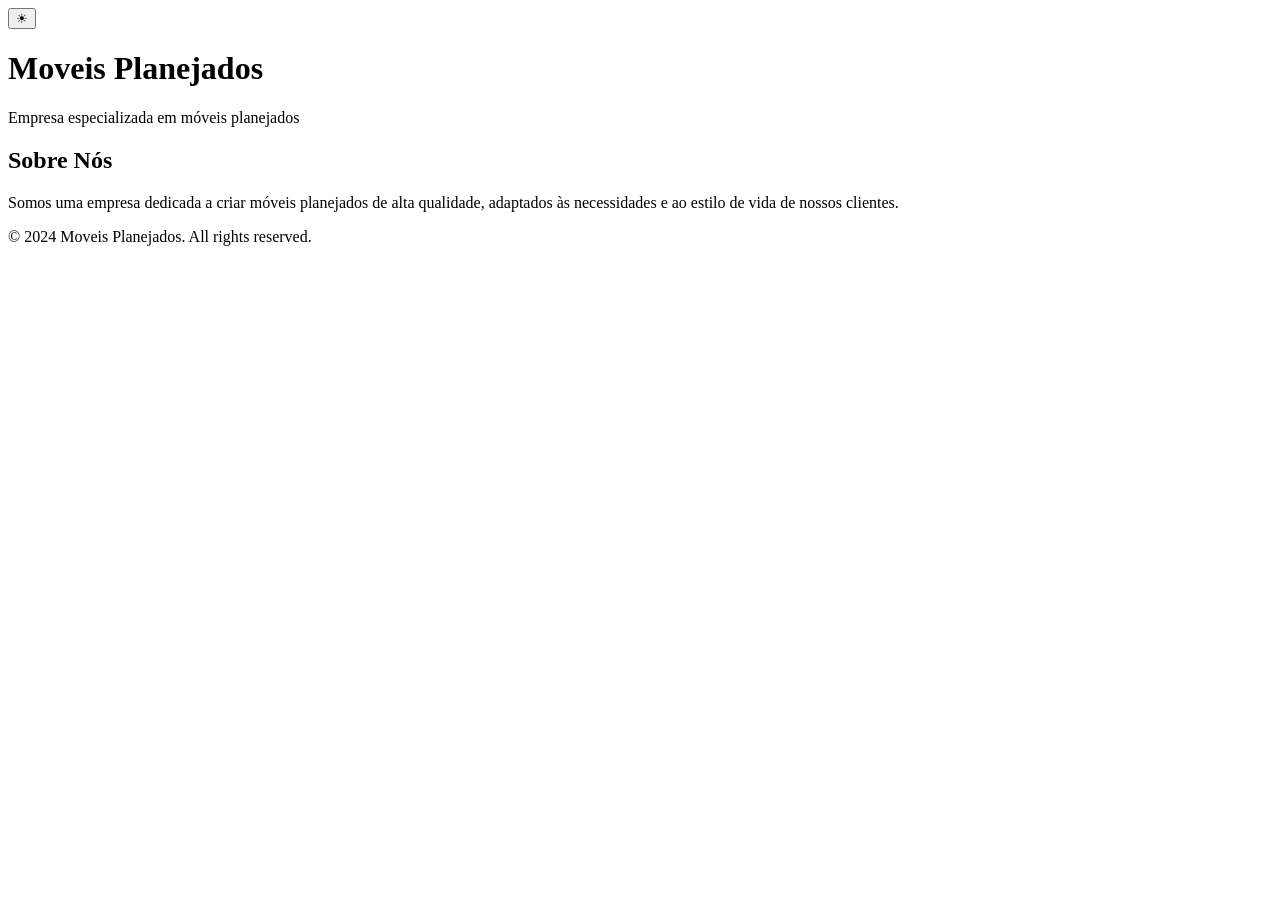
==== client/index.html @ edf9c9b7 "chore(directory): changed the hierarchy of folders and files" ====
<!DOCTYPE html>
<html lang="pt-br">
<head>
    <meta charset="UTF-8">
    <meta name="viewport" content="width=device-width, initial-scale=1.0">
    <title>Moveis Planejados</title>

    <link rel="stylesheet" href="src/styles/global.css">
</head>
<body>
    <header>
        <div id="theme">
            <button>☀</button>        
        </div>
        <h1>Moveis Planejados</h1>
        <p>Empresa especializada em móveis planejados</p>
    </header>
    
    <main>
        <section>
            <h2>Sobre Nós</h2>
            <p>Somos uma empresa dedicada a criar móveis planejados de alta qualidade, adaptados às necessidades e ao estilo de vida de nossos clientes.</p>
        </section>
    </main>

    <footer>
        <p>&copy; 2024 Moveis Planejados. All rights reserved.</p>
    </footer>

    <script src="src/scripts/change-theme.js"></script>
</body>
</html>
---- client/src/styles/global.css ----
:root {
    --bg-default: #f5f5f5;
    --bg-dark-mode: #1e1e1e;

    --text-color-default: #000000;
    --text-color-dark-mode: #ffffff;
}
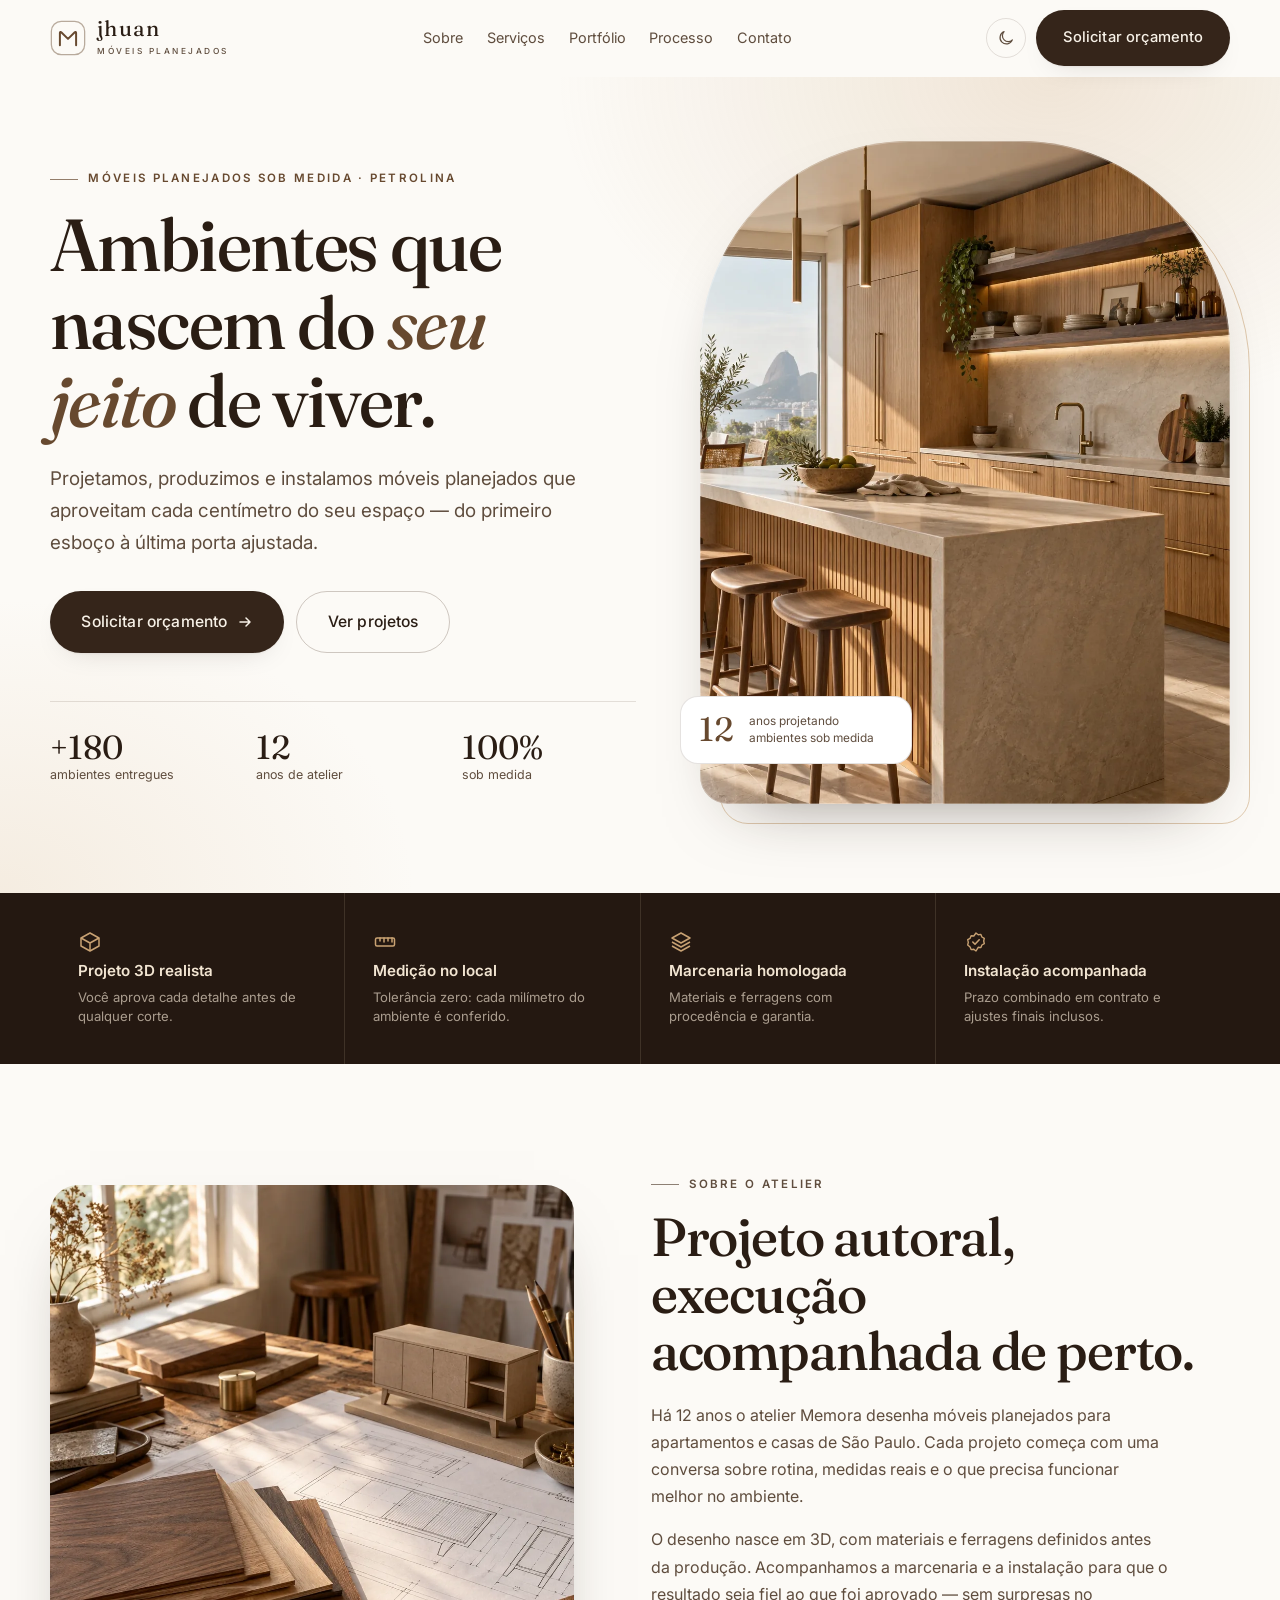
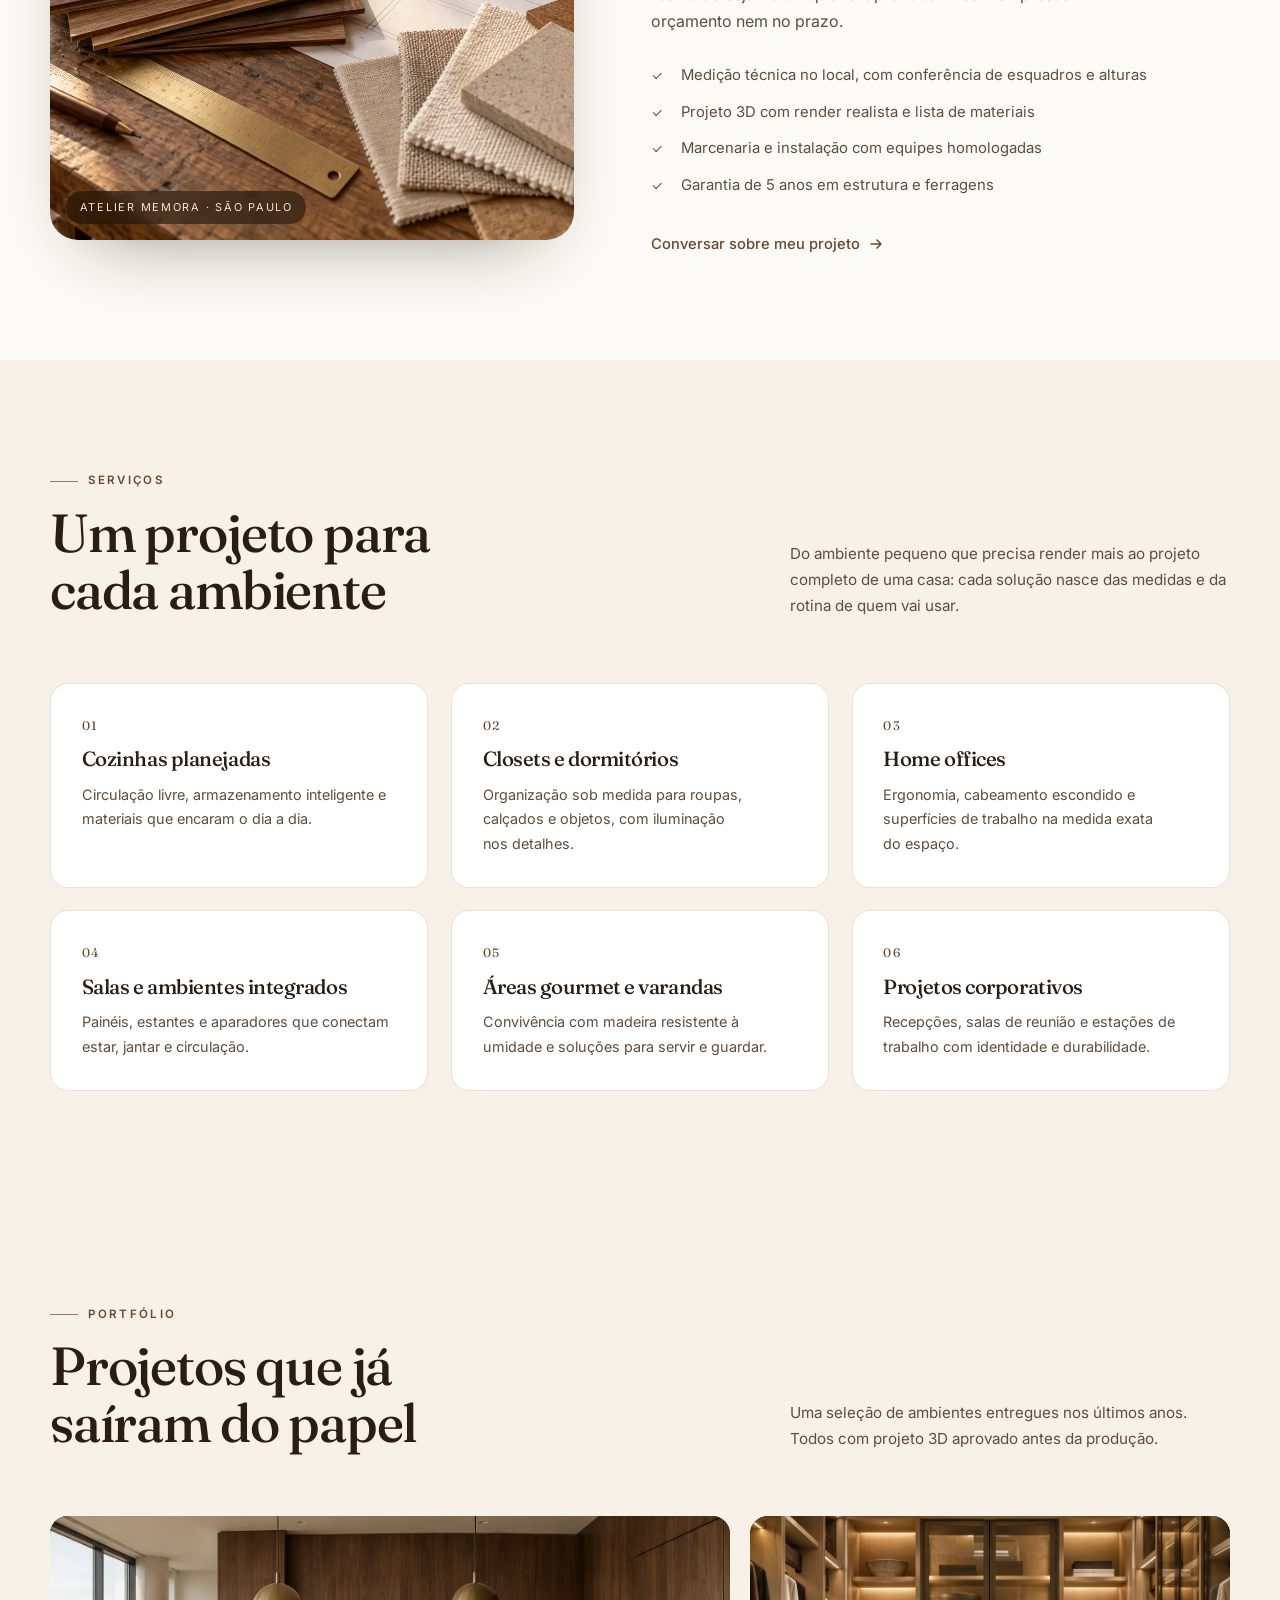
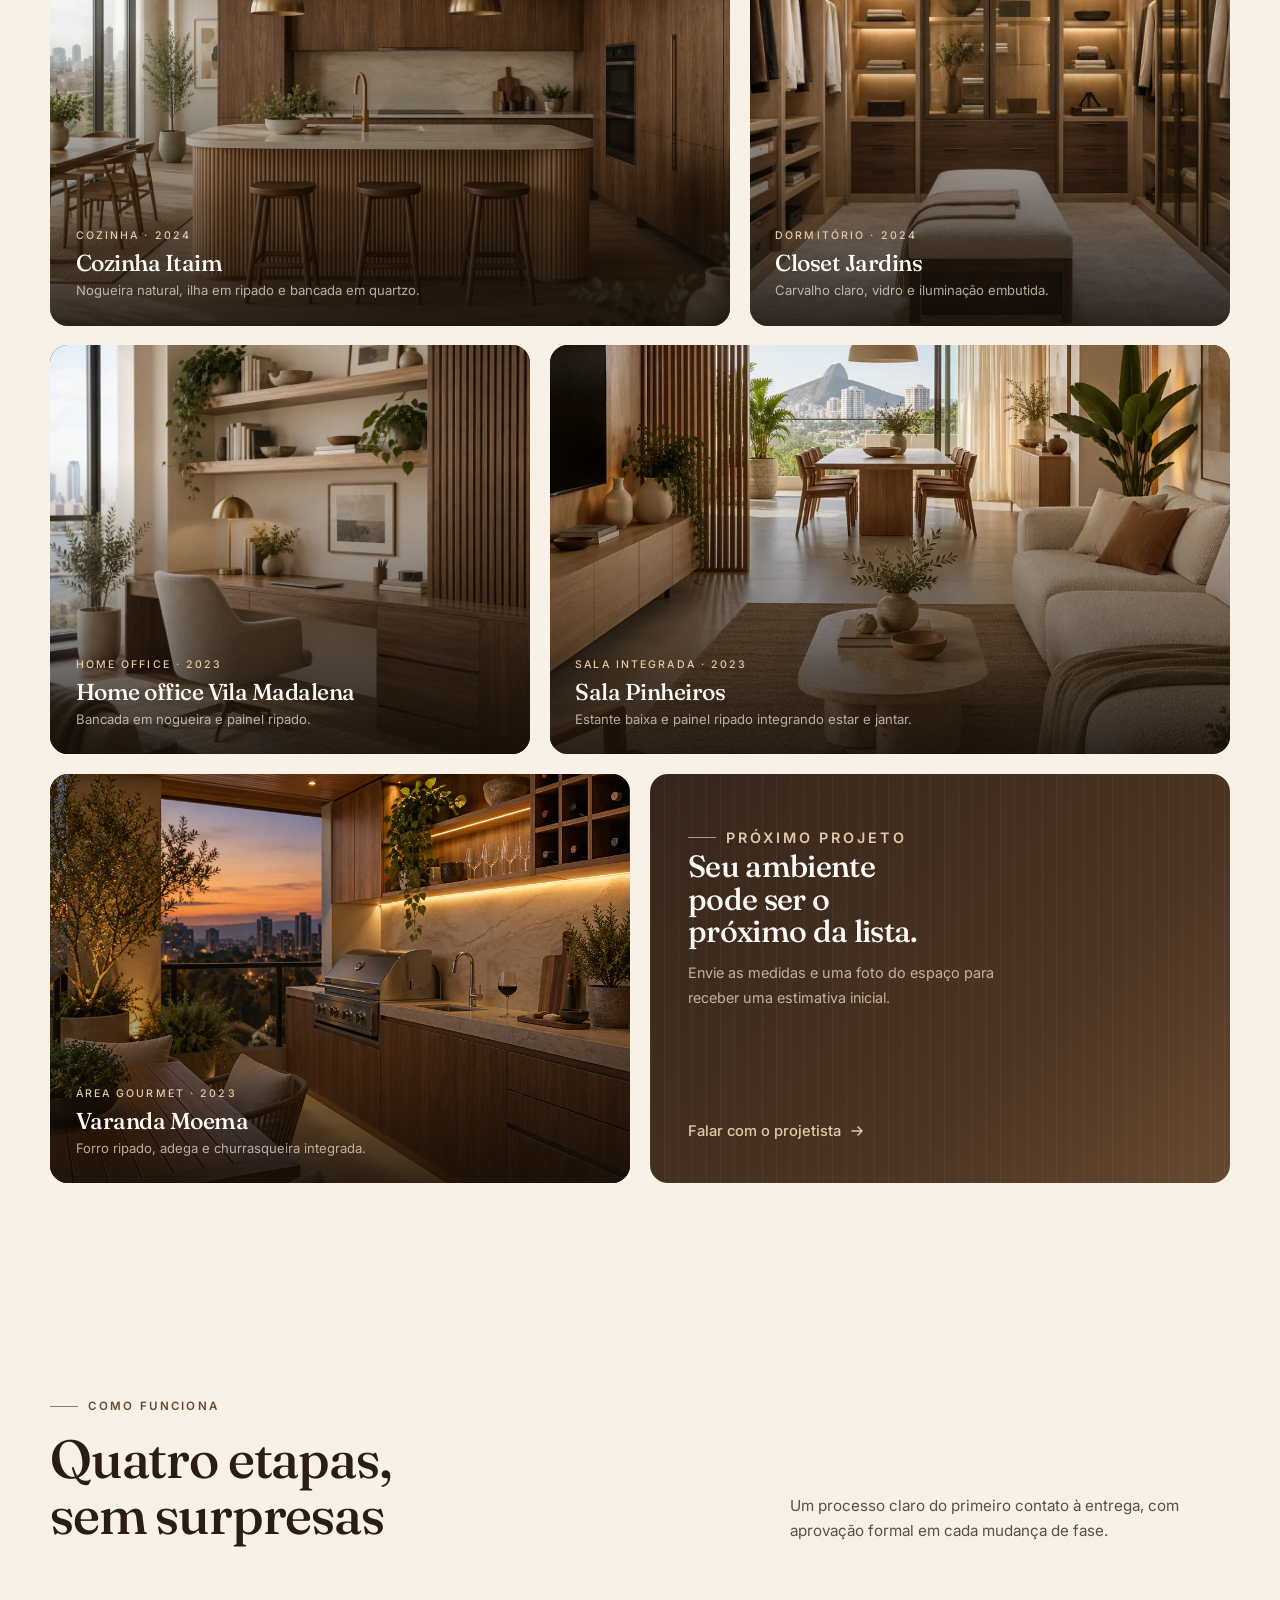
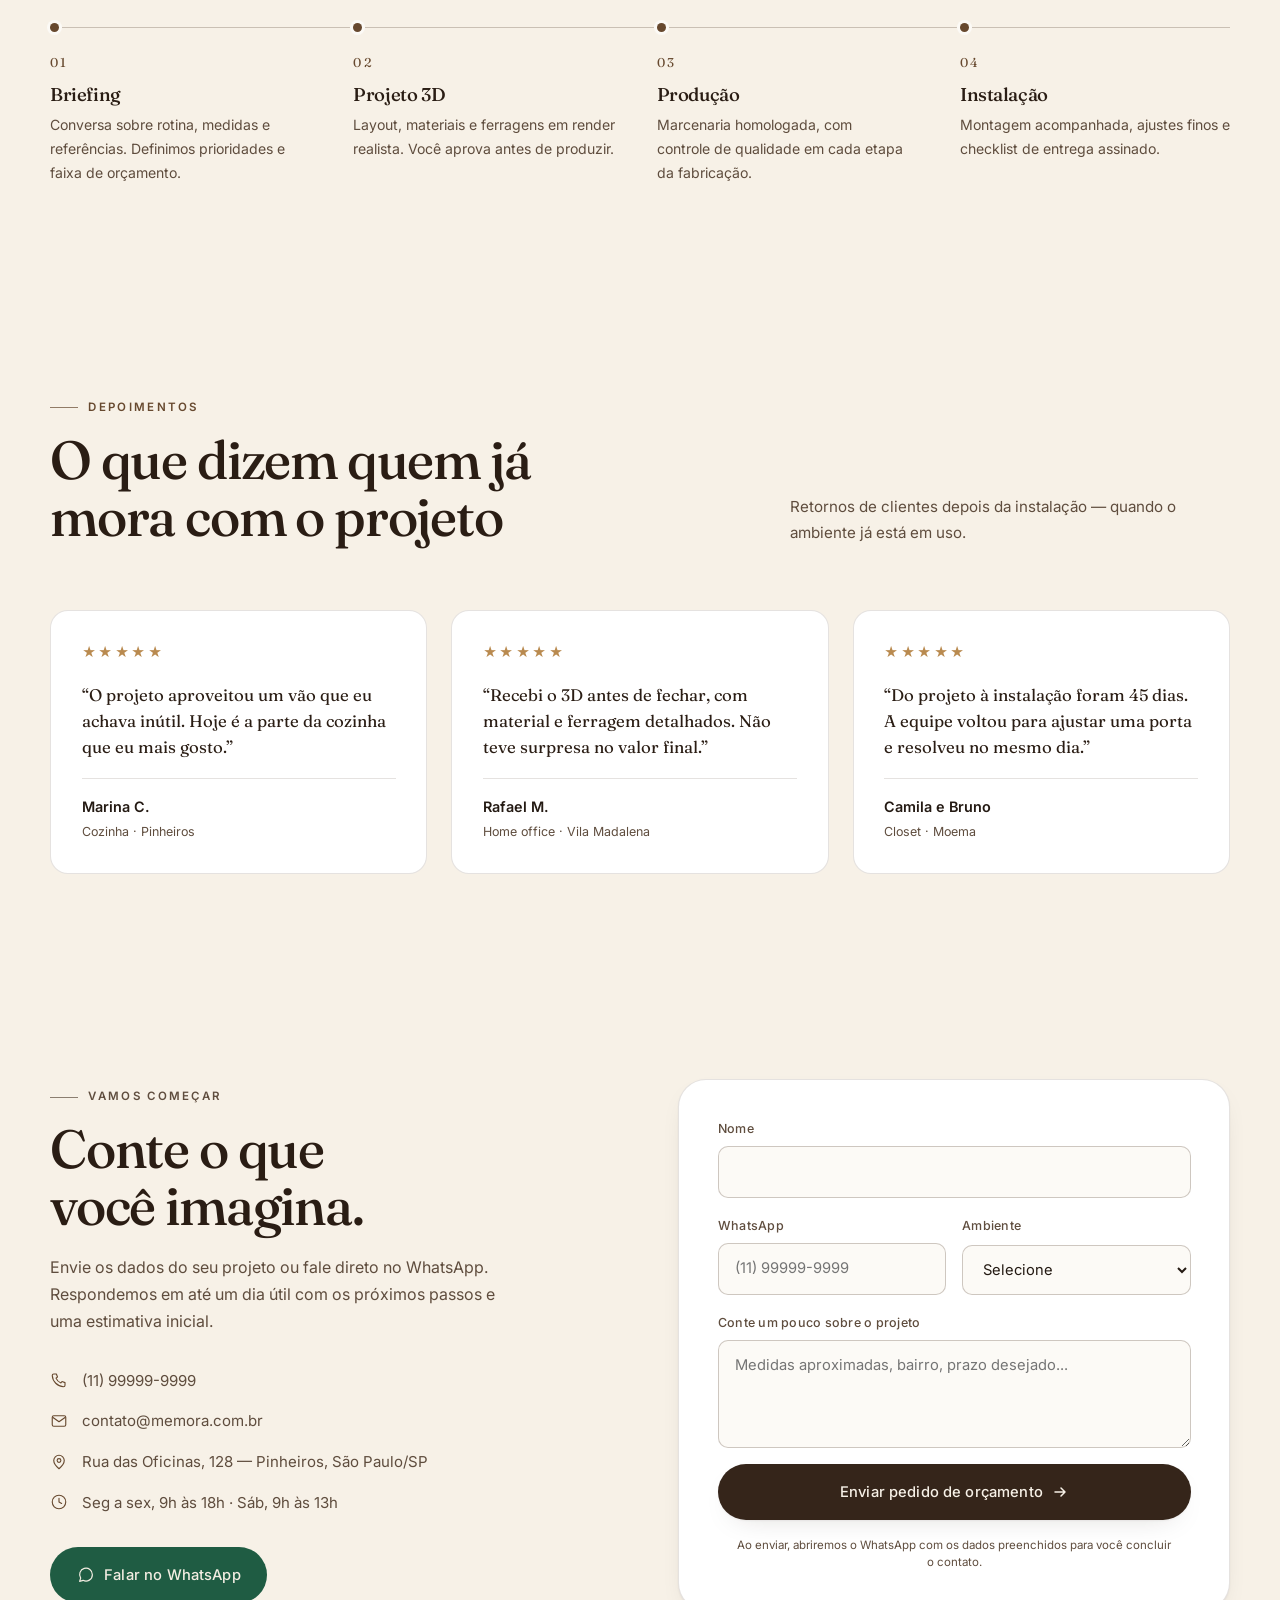
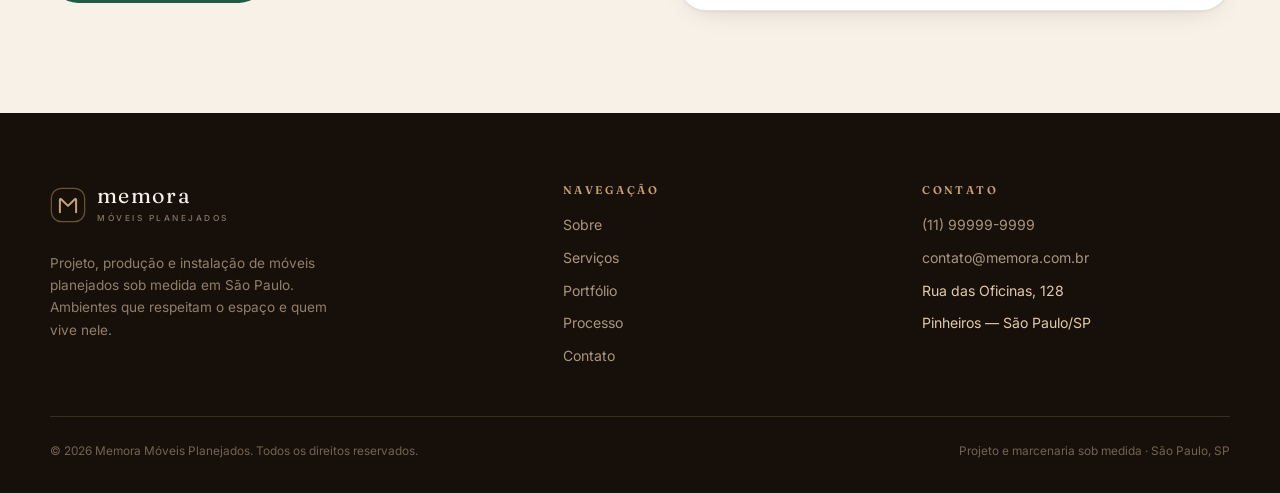
==== commit 4c297c62: "feat: added a basic landing page as an example for the project" ====
--- a/client/index.html
+++ b/client/index.html
@@ -3,30 +3,492 @@
 <head>
     <meta charset="UTF-8">
     <meta name="viewport" content="width=device-width, initial-scale=1.0">
-    <title>Moveis Planejados</title>
+    <title>Memora — Móveis Planejados Sob Medida | São Paulo</title>
+    <meta name="description" content="Projetamos, produzimos e instalamos móveis planejados sob medida em São Paulo. Projeto 3D, medição no local e instalação acompanhada do primeiro esboço à entrega.">
+    <meta name="theme-color" content="#fcfaf6">
+
+    <meta property="og:type" content="website">
+    <meta property="og:title" content="Memora — Móveis Planejados Sob Medida">
+    <meta property="og:description" content="Ambientes que nascem do seu jeito de viver. Projeto 3D, medição no local e instalação acompanhada em São Paulo.">
+    <meta property="og:locale" content="pt_BR">
+
+    <link rel="icon" type="image/svg+xml" href="favicon.svg">
+
+    <link rel="preconnect" href="https://fonts.googleapis.com">
+    <link rel="preconnect" href="https://fonts.gstatic.com" crossorigin>
+    <link href="https://fonts.googleapis.com/css2?family=Fraunces:opsz,wght@9..144,300..700&family=Inter:wght@300;400;500;600&display=swap" rel="stylesheet">
 
     <link rel="stylesheet" href="src/styles/global.css">
+    <link rel="stylesheet" href="src/styles/landing.css">
 </head>
 <body>
-    <header>
-        <div id="theme">
-            <button>☀</button>        
+    <a class="skip-link" href="#conteudo">Ir para o conteúdo</a>
+
+    <header-main></header-main>
+
+    <main id="conteudo">
+        <!-- Hero -->
+        <section class="hero" aria-labelledby="hero-title">
+            <div class="container hero__inner">
+                <div class="hero__copy">
+                    <p class="eyebrow">Móveis planejados sob medida · Petrolina</p>
+                    <h1 id="hero-title">Ambientes que nascem do <em>seu jeito</em> de viver.</h1>
+                    <p class="hero__lead">Projetamos, produzimos e instalamos móveis planejados que aproveitam cada centímetro do seu espaço — do primeiro esboço à última porta ajustada.</p>
+
+                    <div class="hero__actions">
+                        <a class="btn btn--primary btn--lg" href="#contato">
+                            Solicitar orçamento
+                            <svg viewBox="0 0 16 16" width="16" height="16" fill="none" aria-hidden="true">
+                                <path d="M3 8h10M9 4l4 4-4 4" stroke="currentColor" stroke-width="1.5" stroke-linecap="round" stroke-linejoin="round"/>
+                            </svg>
+                        </a>
+                        <a class="btn btn--ghost btn--lg" href="#portfolio">Ver projetos</a>
+                    </div>
+
+                    <dl class="stats">
+                        <div class="stats__item">
+                            <dt>+180</dt>
+                            <dd>ambientes entregues</dd>
+                        </div>
+                        <div class="stats__item">
+                            <dt>12</dt>
+                            <dd>anos de atelier</dd>
+                        </div>
+                        <div class="stats__item">
+                            <dt>100%</dt>
+                            <dd>sob medida</dd>
+                        </div>
+                    </dl>
+                </div>
+
+                <div class="hero__media">
+                    <figure class="hero__figure">
+                        <img src="src/assets/images/hero-cozinha.webp" alt="Cozinha planejada com armários em madeira clara, ilha central ripada e bancada em pedra clara" width="1024" height="1280" fetchpriority="high">
+                    </figure>
+                    <div class="hero__badge">
+                        <span class="hero__badge-number">12</span>
+                        <span class="hero__badge-text">anos projetando ambientes sob medida</span>
+                    </div>
+                </div>
+            </div>
+        </section>
+
+        <!-- Diferenciais -->
+        <section class="pillars" aria-label="Diferenciais do atelier">
+            <h2 class="sr-only">Nossos diferenciais</h2>
+            <div class="container">
+                <div class="pillars__grid">
+                    <article class="pillar">
+                        <svg viewBox="0 0 24 24" fill="none" aria-hidden="true">
+                            <path d="M12 3 21 8v8l-9 5-9-5V8l9-5Z" stroke="currentColor" stroke-width="1.5" stroke-linejoin="round"/>
+                            <path d="m3 8 9 5 9-5M12 13v8" stroke="currentColor" stroke-width="1.5" stroke-linejoin="round"/>
+                        </svg>
+                        <h3>Projeto 3D realista</h3>
+                        <p>Você aprova cada detalhe antes de qualquer corte.</p>
+                    </article>
+                    <article class="pillar">
+                        <svg viewBox="0 0 24 24" fill="none" aria-hidden="true">
+                            <rect x="2.5" y="8" width="19" height="8" rx="1.5" stroke="currentColor" stroke-width="1.5"/>
+                            <path d="M7 8v3M11 8v4M15 8v3M19 8v4" stroke="currentColor" stroke-width="1.5" stroke-linecap="round"/>
+                        </svg>
+                        <h3>Medição no local</h3>
+                        <p>Tolerância zero: cada milímetro do ambiente é conferido.</p>
+                    </article>
+                    <article class="pillar">
+                        <svg viewBox="0 0 24 24" fill="none" aria-hidden="true">
+                            <path d="m12 3 9 5-9 5-9-5 9-5Z" stroke="currentColor" stroke-width="1.5" stroke-linejoin="round"/>
+                            <path d="m3 12 9 5 9-5M3 16l9 5 9-5" stroke="currentColor" stroke-width="1.5" stroke-linejoin="round"/>
+                        </svg>
+                        <h3>Marcenaria homologada</h3>
+                        <p>Materiais e ferragens com procedência e garantia.</p>
+                    </article>
+                    <article class="pillar">
+                        <svg viewBox="0 0 24 24" fill="none" aria-hidden="true">
+                            <path d="M12 3l2.2 1.7 2.7-.3 1 2.6 2.4 1.3-.6 2.7.6 2.7-2.4 1.3-1 2.6-2.7-.3L12 21l-2.2-1.7-2.7.3-1-2.6L3.7 15l.6-2.7-.6-2.7 2.4-1.3 1-2.6 2.7.3L12 3Z" stroke="currentColor" stroke-width="1.4" stroke-linejoin="round"/>
+                            <path d="m8.8 12 2.2 2.2 4.2-4.4" stroke="currentColor" stroke-width="1.6" stroke-linecap="round" stroke-linejoin="round"/>
+                        </svg>
+                        <h3>Instalação acompanhada</h3>
+                        <p>Prazo combinado em contrato e ajustes finais inclusos.</p>
+                    </article>
+                </div>
+            </div>
+        </section>
+
+        <!-- Sobre -->
+        <section class="about section" id="sobre" aria-labelledby="sobre-title">
+            <div class="container about__grid">
+                <figure class="about__media reveal">
+                    <img src="src/assets/images/atelier-projetista.webp" alt="Bancada do atelier com amostras de lâminas de madeira, planta técnica e protótipo de móvel" width="1024" height="1280" loading="lazy">
+                    <figcaption class="about__caption">Atelier Memora · São Paulo</figcaption>
+                </figure>
+
+                <div class="about__copy reveal">
+                    <p class="eyebrow">Sobre o atelier</p>
+                    <h2 id="sobre-title">Projeto autoral, execução acompanhada de perto.</h2>
+                    <p>Há 12 anos o atelier Memora desenha móveis planejados para apartamentos e casas de São Paulo. Cada projeto começa com uma conversa sobre rotina, medidas reais e o que precisa funcionar melhor no ambiente.</p>
+                    <p>O desenho nasce em 3D, com materiais e ferragens definidos antes da produção. Acompanhamos a marcenaria e a instalação para que o resultado seja fiel ao que foi aprovado — sem surpresas no orçamento nem no prazo.</p>
+
+                    <ul class="checklist">
+                        <li>Medição técnica no local, com conferência de esquadros e alturas</li>
+                        <li>Projeto 3D com render realista e lista de materiais</li>
+                        <li>Marcenaria e instalação com equipes homologadas</li>
+                        <li>Garantia de 5 anos em estrutura e ferragens</li>
+                    </ul>
+
+                    <a class="link-arrow" href="#contato">
+                        Conversar sobre meu projeto
+                        <svg viewBox="0 0 16 16" width="16" height="16" fill="none" aria-hidden="true">
+                            <path d="M3 8h10M9 4l4 4-4 4" stroke="currentColor" stroke-width="1.5" stroke-linecap="round" stroke-linejoin="round"/>
+                        </svg>
+                    </a>
+                </div>
+            </div>
+        </section>
+
+        <!-- Serviços -->
+        <section class="services section section--alt" id="servicos" aria-labelledby="servicos-title">
+            <div class="container">
+                <header class="section__head">
+                    <div>
+                        <p class="eyebrow">Serviços</p>
+                        <h2 id="servicos-title">Um projeto para cada ambiente</h2>
+                    </div>
+                    <p class="section__intro">Do ambiente pequeno que precisa render mais ao projeto completo de uma casa: cada solução nasce das medidas e da rotina de quem vai usar.</p>
+                </header>
+
+                <div class="services__grid">
+                    <article class="service-card reveal">
+                        <span class="service-card__index">01</span>
+                        <h3>Cozinhas planejadas</h3>
+                        <p>Circulação livre, armazenamento inteligente e materiais que encaram o dia a dia.</p>
+                    </article>
+                    <article class="service-card reveal">
+                        <span class="service-card__index">02</span>
+                        <h3>Closets e dormitórios</h3>
+                        <p>Organização sob medida para roupas, calçados e objetos, com iluminação nos detalhes.</p>
+                    </article>
+                    <article class="service-card reveal">
+                        <span class="service-card__index">03</span>
+                        <h3>Home offices</h3>
+                        <p>Ergonomia, cabeamento escondido e superfícies de trabalho na medida exata do espaço.</p>
+                    </article>
+                    <article class="service-card reveal">
+                        <span class="service-card__index">04</span>
+                        <h3>Salas e ambientes integrados</h3>
+                        <p>Painéis, estantes e aparadores que conectam estar, jantar e circulação.</p>
+                    </article>
+                    <article class="service-card reveal">
+                        <span class="service-card__index">05</span>
+                        <h3>Áreas gourmet e varandas</h3>
+                        <p>Convivência com madeira resistente à umidade e soluções para servir e guardar.</p>
+                    </article>
+                    <article class="service-card reveal">
+                        <span class="service-card__index">06</span>
+                        <h3>Projetos corporativos</h3>
+                        <p>Recepções, salas de reunião e estações de trabalho com identidade e durabilidade.</p>
+                    </article>
+                </div>
+            </div>
+        </section>
+
+        <!-- Portfólio -->
+        <section class="portfolio section" id="portfolio" aria-labelledby="portfolio-title">
+            <div class="container">
+                <header class="section__head">
+                    <div>
+                        <p class="eyebrow">Portfólio</p>
+                        <h2 id="portfolio-title">Projetos que já saíram do papel</h2>
+                    </div>
+                    <p class="section__intro">Uma seleção de ambientes entregues nos últimos anos. Todos com projeto 3D aprovado antes da produção.</p>
+                </header>
+
+                <div class="portfolio__grid">
+                    <figure class="project project__wide reveal">
+                        <img src="src/assets/images/portfolio-cozinha.webp" alt="Cozinha planejada em nogueira com ilha ripada e bancada clara" width="1536" height="1024" loading="lazy">
+                        <figcaption class="project__body">
+                            <span class="project__tag">Cozinha · 2024</span>
+                            <h3 class="project__title">Cozinha Itaim</h3>
+                            <p class="project__desc">Nogueira natural, ilha em ripado e bancada em quartzo.</p>
+                        </figcaption>
+                    </figure>
+
+                    <figure class="project project__narrow reveal">
+                        <img src="src/assets/images/portfolio-closet.webp" alt="Closet planejado em carvalho claro com iluminação indireta e portas de vidro" width="1024" height="1024" loading="lazy">
+                        <figcaption class="project__body">
+                            <span class="project__tag">Dormitório · 2024</span>
+                            <h3 class="project__title">Closet Jardins</h3>
+                            <p class="project__desc">Carvalho claro, vidro e iluminação embutida.</p>
+                        </figcaption>
+                    </figure>
+
+                    <figure class="project project__narrow reveal">
+                        <img src="src/assets/images/portfolio-home-office.webp" alt="Home office com bancada em nogueira, painel ripado e prateleiras suspensas" width="1024" height="1024" loading="lazy">
+                        <figcaption class="project__body">
+                            <span class="project__tag">Home office · 2023</span>
+                            <h3 class="project__title">Home office Vila Madalena</h3>
+                            <p class="project__desc">Bancada em nogueira e painel ripado.</p>
+                        </figcaption>
+                    </figure>
+
+                    <figure class="project project__wide reveal">
+                        <img src="src/assets/images/portfolio-sala.webp" alt="Sala integrada com painel ripado em madeira, estante baixa e mesa de jantar" width="1024" height="1024" loading="lazy">
+                        <figcaption class="project__body">
+                            <span class="project__tag">Sala integrada · 2023</span>
+                            <h3 class="project__title">Sala Pinheiros</h3>
+                            <p class="project__desc">Estante baixa e painel ripado integrando estar e jantar.</p>
+                        </figcaption>
+                    </figure>
+
+                    <figure class="project project__half reveal">
+                        <img src="src/assets/images/portfolio-gourmet.webp" alt="Varanda gourmet com forro ripado, adega e churrasqueira integrada" width="1024" height="1024" loading="lazy">
+                        <figcaption class="project__body">
+                            <span class="project__tag">Área gourmet · 2023</span>
+                            <h3 class="project__title">Varanda Moema</h3>
+                            <p class="project__desc">Forro ripado, adega e churrasqueira integrada.</p>
+                        </figcaption>
+                    </figure>
+
+                    <div class="portfolio__cta reveal">
+                        <div>
+                            <p class="eyebrow">Próximo projeto</p>
+                            <h3>Seu ambiente pode ser o próximo da lista.</h3>
+                            <p>Envie as medidas e uma foto do espaço para receber uma estimativa inicial.</p>
+                        </div>
+                        <a class="link-arrow" href="#contato">
+                            Falar com o projetista
+                            <svg viewBox="0 0 16 16" width="16" height="16" fill="none" aria-hidden="true">
+                                <path d="M3 8h10M9 4l4 4-4 4" stroke="currentColor" stroke-width="1.5" stroke-linecap="round" stroke-linejoin="round"/>
+                            </svg>
+                        </a>
+                    </div>
+                </div>
+            </div>
+        </section>
+
+        <!-- Processo -->
+        <section class="process section section--alt" id="processo" aria-labelledby="processo-title">
+            <div class="container">
+                <header class="section__head">
+                    <div>
+                        <p class="eyebrow">Como funciona</p>
+                        <h2 id="processo-title">Quatro etapas, sem surpresas</h2>
+                    </div>
+                    <p class="section__intro">Um processo claro do primeiro contato à entrega, com aprovação formal em cada mudança de fase.</p>
+                </header>
+
+                <ol class="steps">
+                    <li class="step reveal">
+                        <span class="step__num">01</span>
+                        <h3>Briefing</h3>
+                        <p>Conversa sobre rotina, medidas e referências. Definimos prioridades e faixa de orçamento.</p>
+                    </li>
+                    <li class="step reveal">
+                        <span class="step__num">02</span>
+                        <h3>Projeto 3D</h3>
+                        <p>Layout, materiais e ferragens em render realista. Você aprova antes de produzir.</p>
+                    </li>
+                    <li class="step reveal">
+                        <span class="step__num">03</span>
+                        <h3>Produção</h3>
+                        <p>Marcenaria homologada, com controle de qualidade em cada etapa da fabricação.</p>
+                    </li>
+                    <li class="step reveal">
+                        <span class="step__num">04</span>
+                        <h3>Instalação</h3>
+                        <p>Montagem acompanhada, ajustes finos e checklist de entrega assinado.</p>
+                    </li>
+                </ol>
+            </div>
+        </section>
+
+        <!-- Depoimentos -->
+        <section class="testimonials section" aria-labelledby="depoimentos-title">
+            <div class="container">
+                <header class="section__head">
+                    <div>
+                        <p class="eyebrow">Depoimentos</p>
+                        <h2 id="depoimentos-title">O que dizem quem já mora com o projeto</h2>
+                    </div>
+                    <p class="section__intro">Retornos de clientes depois da instalação — quando o ambiente já está em uso.</p>
+                </header>
+
+                <div class="testimonials__grid">
+                    <figure class="quote reveal">
+                        <span class="quote__stars" aria-hidden="true">★★★★★</span>
+                        <span class="sr-only">Avaliação: 5 de 5 estrelas</span>
+                        <blockquote>
+                            <p>“O projeto aproveitou um vão que eu achava inútil. Hoje é a parte da cozinha que eu mais gosto.”</p>
+                        </blockquote>
+                        <figcaption>
+                            <span class="quote__name">Marina C.</span>
+                            <span class="quote__meta">Cozinha · Pinheiros</span>
+                        </figcaption>
+                    </figure>
+
+                    <figure class="quote reveal">
+                        <span class="quote__stars" aria-hidden="true">★★★★★</span>
+                        <span class="sr-only">Avaliação: 5 de 5 estrelas</span>
+                        <blockquote>
+                            <p>“Recebi o 3D antes de fechar, com material e ferragem detalhados. Não teve surpresa no valor final.”</p>
+                        </blockquote>
+                        <figcaption>
+                            <span class="quote__name">Rafael M.</span>
+                            <span class="quote__meta">Home office · Vila Madalena</span>
+                        </figcaption>
+                    </figure>
+
+                    <figure class="quote reveal">
+                        <span class="quote__stars" aria-hidden="true">★★★★★</span>
+                        <span class="sr-only">Avaliação: 5 de 5 estrelas</span>
+                        <blockquote>
+                            <p>“Do projeto à instalação foram 45 dias. A equipe voltou para ajustar uma porta e resolveu no mesmo dia.”</p>
+                        </blockquote>
+                        <figcaption>
+                            <span class="quote__name">Camila e Bruno</span>
+                            <span class="quote__meta">Closet · Moema</span>
+                        </figcaption>
+                    </figure>
+                </div>
+            </div>
+        </section>
+
+        <!-- Contato -->
+        <section class="contact section section--alt" id="contato" aria-labelledby="contato-title">
+            <div class="container contact__grid">
+                <div class="contact__copy reveal">
+                    <p class="eyebrow">Vamos começar</p>
+                    <h2 id="contato-title">Conte o que você imagina.</h2>
+                    <p>Envie os dados do seu projeto ou fale direto no WhatsApp. Respondemos em até um dia útil com os próximos passos e uma estimativa inicial.</p>
+
+                    <ul class="contact__list">
+                        <li>
+                            <svg viewBox="0 0 24 24" fill="none" aria-hidden="true">
+                                <path d="M5 4h3.5l1.5 4-2 1.5a12 12 0 0 0 6.5 6.5L16 14l4 1.5V19a2 2 0 0 1-2 2A16 16 0 0 1 3 6a2 2 0 0 1 2-2Z" stroke="currentColor" stroke-width="1.5" stroke-linejoin="round"/>
+                            </svg>
+                            <a href="tel:+5511999999999">(11) 99999-9999</a>
+                        </li>
+                        <li>
+                            <svg viewBox="0 0 24 24" fill="none" aria-hidden="true">
+                                <rect x="3" y="5" width="18" height="14" rx="2" stroke="currentColor" stroke-width="1.5"/>
+                                <path d="m3.5 7 8.5 6 8.5-6" stroke="currentColor" stroke-width="1.5" stroke-linejoin="round"/>
+                            </svg>
+                            <a href="mailto:contato@memora.com.br">contato@memora.com.br</a>
+                        </li>
+                        <li>
+                            <svg viewBox="0 0 24 24" fill="none" aria-hidden="true">
+                                <path d="M12 21s7-6.1 7-11a7 7 0 1 0-14 0c0 4.9 7 11 7 11Z" stroke="currentColor" stroke-width="1.5" stroke-linejoin="round"/>
+                                <circle cx="12" cy="10" r="2.5" stroke="currentColor" stroke-width="1.5"/>
+                            </svg>
+                            <span>Rua das Oficinas, 128 — Pinheiros, São Paulo/SP</span>
+                        </li>
+                        <li>
+                            <svg viewBox="0 0 24 24" fill="none" aria-hidden="true">
+                                <circle cx="12" cy="12" r="9" stroke="currentColor" stroke-width="1.5"/>
+                                <path d="M12 7v5l3.5 2" stroke="currentColor" stroke-width="1.5" stroke-linecap="round" stroke-linejoin="round"/>
+                            </svg>
+                            <span>Seg a sex, 9h às 18h · Sáb, 9h às 13h</span>
+                        </li>
+                    </ul>
+
+                    <a class="btn btn--whatsapp" href="https://wa.me/5511999999999?text=Ol%C3%A1%2C%20gostaria%20de%20falar%20sobre%20um%20projeto%20de%20m%C3%B3veis%20planejados." target="_blank" rel="noopener">
+                        <svg viewBox="0 0 24 24" width="18" height="18" fill="none" aria-hidden="true">
+                            <path d="M20.5 11.6a8.5 8.5 0 0 1-12.4 7.5L3.5 20.5l1.4-4.4A8.5 8.5 0 1 1 20.5 11.6Z" stroke="currentColor" stroke-width="1.6" stroke-linejoin="round"/>
+                        </svg>
+                        Falar no WhatsApp
+                    </a>
+                </div>
+
+                <form class="contact__form reveal" id="contactForm" data-whatsapp="5511999999999">
+                    <div class="field">
+                        <label for="nome">Nome</label>
+                        <input id="nome" name="nome" type="text" autocomplete="name" required>
+                    </div>
+
+                    <div class="field__row">
+                        <div class="field">
+                            <label for="whatsapp">WhatsApp</label>
+                            <input id="whatsapp" name="whatsapp" type="tel" autocomplete="tel" placeholder="(11) 99999-9999" required>
+                        </div>
+                        <div class="field">
+                            <label for="ambiente">Ambiente</label>
+                            <select id="ambiente" name="ambiente" required>
+                                <option value="" selected disabled>Selecione</option>
+                                <option>Cozinha</option>
+                                <option>Closet ou dormitório</option>
+                                <option>Home office</option>
+                                <option>Sala ou ambiente integrado</option>
+                                <option>Área gourmet ou varanda</option>
+                                <option>Projeto corporativo</option>
+                                <option>Outro</option>
+                            </select>
+                        </div>
+                    </div>
+
+                    <div class="field">
+                        <label for="mensagem">Conte um pouco sobre o projeto</label>
+                        <textarea id="mensagem" name="mensagem" placeholder="Medidas aproximadas, bairro, prazo desejado..."></textarea>
+                    </div>
+
+                    <button class="btn btn--primary btn--block" type="submit">
+                        Enviar pedido de orçamento
+                        <svg viewBox="0 0 16 16" width="16" height="16" fill="none" aria-hidden="true">
+                            <path d="M3 8h10M9 4l4 4-4 4" stroke="currentColor" stroke-width="1.5" stroke-linecap="round" stroke-linejoin="round"/>
+                        </svg>
+                    </button>
+
+                    <p class="form__note">Ao enviar, abriremos o WhatsApp com os dados preenchidos para você concluir o contato.</p>
+                    <p class="form__success" id="formSuccess" hidden>Dados preparados. Se o WhatsApp não abrir, fale com a gente pelo número (11) 99999-9999.</p>
+                </form>
+            </div>
+        </section>
+    </main>
+
+    <footer class="footer">
+        <div class="container footer__grid">
+            <div>
+                <a class="brand" href="#conteudo" aria-label="Memora Móveis Planejados — início">
+                    <svg class="brand__mark" viewBox="0 0 40 40" fill="none" aria-hidden="true">
+                        <rect x="1.5" y="1.5" width="37" height="37" rx="11" stroke="currentColor" stroke-width="1.4" opacity=".45"/>
+                        <path d="M11 28V14.2c0-.8.9-1.2 1.5-.6L20 21l7.5-7.4c.6-.6 1.5-.2 1.5.6V28" stroke="currentColor" stroke-width="2.2" stroke-linecap="round" stroke-linejoin="round"/>
+                    </svg>
+                    <span class="brand__text">
+                        <span class="brand__name">memora</span>
+                        <span class="brand__tagline">móveis planejados</span>
+                    </span>
+                </a>
+                <p class="footer__text">Projeto, produção e instalação de móveis planejados sob medida em São Paulo. Ambientes que respeitam o espaço e quem vive nele.</p>
+            </div>
+
+            <div>
+                <h2 class="footer__title">Navegação</h2>
+                <ul class="footer__links">
+                    <li><a href="#sobre">Sobre</a></li>
+                    <li><a href="#servicos">Serviços</a></li>
+                    <li><a href="#portfolio">Portfólio</a></li>
+                    <li><a href="#processo">Processo</a></li>
+                    <li><a href="#contato">Contato</a></li>
+                </ul>
+            </div>
+
+            <div>
+                <h2 class="footer__title">Contato</h2>
+                <ul class="footer__links">
+                    <li><a href="tel:+5511999999999">(11) 99999-9999</a></li>
+                    <li><a href="mailto:contato@memora.com.br">contato@memora.com.br</a></li>
+                    <li>Rua das Oficinas, 128</li>
+                    <li>Pinheiros — São Paulo/SP</li>
+                </ul>
+            </div>
         </div>
-        <h1>Moveis Planejados</h1>
-        <p>Empresa especializada em móveis planejados</p>
-    </header>
-    
-    <main>
-        <section>
-            <h2>Sobre Nós</h2>
-            <p>Somos uma empresa dedicada a criar móveis planejados de alta qualidade, adaptados às necessidades e ao estilo de vida de nossos clientes.</p>
-        </section>
-    </main>
-
-    <footer>
-        <p>&copy; 2024 Moveis Planejados. All rights reserved.</p>
+
+        <div class="container footer__bottom">
+            <p>&copy; <span data-year>2026</span> Memora Móveis Planejados. Todos os direitos reservados.</p>
+            <p>Projeto e marcenaria sob medida · São Paulo, SP</p>
+        </div>
     </footer>
 
-    <script src="src/scripts/change-theme.js"></script>
+    <script type="module" src="src/components/ui/header-main.js"></script>
+    <script type="module" src="src/scripts/change-theme.js"></script>
+    <script type="module" src="src/scripts/landing.js"></script>
 </body>
-</html>+</html>
--- a/client/src/styles/global.css
+++ b/client/src/styles/global.css
@@ -1,7 +1,343 @@
+/* Design tokens */
 :root {
-    --bg-default: #f5f5f5;
-    --bg-dark-mode: #1e1e1e;
-
-    --text-color-default: #000000;
-    --text-color-dark-mode: #ffffff;
-}+    --wood-950: #17100a;
+    --wood-900: #241811;
+    --wood-800: #35251a;
+    --wood-700: #4c3524;
+    --wood-600: #67492f;
+    --wood-500: #85603d;
+    --wood-400: #a87c4e;
+    --wood-300: #c9a273;
+    --wood-200: #e2c9a9;
+    --wood-100: #f2e5d2;
+
+    --cream-50: #fcfaf6;
+    --cream-100: #f7f1e7;
+    --cream-200: #efe5d6;
+
+    --brass: #b98a4f;
+
+    --bg: var(--cream-50);
+    --bg-alt: var(--cream-100);
+    --surface: #ffffff;
+    --header-bg: rgba(252, 250, 246, 0.86);
+    --text: #241a13;
+    --text-muted: #5f4d3e;
+    --heading: #2a1d14;
+    --accent: #67492f;
+    --line: rgba(76, 53, 36, 0.14);
+    --line-strong: rgba(76, 53, 36, 0.26);
+    --primary: var(--wood-800);
+    --primary-hover: var(--wood-900);
+    --on-primary: var(--cream-100);
+
+    --shadow-sm: 0 1px 2px rgba(36, 24, 17, 0.05), 0 10px 30px -18px rgba(36, 24, 17, 0.25);
+    --shadow-lg: 0 30px 70px -40px rgba(36, 24, 17, 0.55);
+
+    --radius-sm: 10px;
+    --radius: 18px;
+    --radius-lg: 28px;
+    --radius-full: 999px;
+
+    --font-display: "Fraunces", "Iowan Old Style", Georgia, serif;
+    --font-body: "Inter", system-ui, -apple-system, "Segoe UI", sans-serif;
+
+    --container: 1180px;
+    --gutter: clamp(1.25rem, 4vw, 2.5rem);
+    --section-y: clamp(4rem, 8vw, 7rem);
+    --header-h: 76px;
+}
+
+body.dark-mode {
+    --bg: #16100b;
+    --bg-alt: #1c140e;
+    --surface: #221911;
+    --header-bg: rgba(22, 16, 11, 0.86);
+    --text: #ecdfce;
+    --text-muted: #b9a48c;
+    --heading: #f7efe4;
+    --accent: var(--wood-300);
+    --line: rgba(226, 201, 169, 0.13);
+    --line-strong: rgba(226, 201, 169, 0.25);
+    --primary: var(--wood-200);
+    --primary-hover: var(--wood-100);
+    --on-primary: #241811;
+    --shadow-sm: 0 1px 2px rgba(0, 0, 0, 0.3), 0 10px 30px -18px rgba(0, 0, 0, 0.6);
+    --shadow-lg: 0 30px 70px -40px rgba(0, 0, 0, 0.85);
+}
+
+/* Base */
+*,
+*::before,
+*::after {
+    box-sizing: border-box;
+}
+
+* {
+    margin: 0;
+}
+
+html {
+    scroll-behavior: smooth;
+    scroll-padding-top: calc(var(--header-h) + 12px);
+    -webkit-text-size-adjust: 100%;
+}
+
+body {
+    background-color: var(--bg);
+    color: var(--text);
+    font-family: var(--font-body);
+    font-size: 1rem;
+    line-height: 1.7;
+    -webkit-font-smoothing: antialiased;
+    transition: background-color 0.3s ease, color 0.3s ease;
+}
+
+body.menu-open {
+    overflow: hidden;
+}
+
+img,
+svg {
+    display: block;
+    max-width: 100%;
+}
+
+img {
+    height: auto;
+}
+
+button,
+input,
+select,
+textarea {
+    font: inherit;
+    color: inherit;
+}
+
+button {
+    background: none;
+    border: 0;
+    cursor: pointer;
+}
+
+a {
+    color: inherit;
+    text-decoration: none;
+}
+
+ul,
+ol {
+    list-style: none;
+    padding: 0;
+}
+
+h1,
+h2,
+h3 {
+    font-family: var(--font-display);
+    font-weight: 500;
+    color: var(--heading);
+    line-height: 1.06;
+    letter-spacing: -0.022em;
+    text-wrap: balance;
+}
+
+h1 {
+    font-size: clamp(2.6rem, 6vw, 4.6rem);
+}
+
+h2 {
+    font-size: clamp(2rem, 4.2vw, 3.35rem);
+}
+
+h3 {
+    font-size: 1.3rem;
+}
+
+p {
+    text-wrap: pretty;
+}
+
+:focus-visible {
+    outline: 2px solid var(--accent);
+    outline-offset: 3px;
+    border-radius: 4px;
+}
+
+::selection {
+    background: var(--wood-200);
+    color: var(--wood-900);
+}
+
+/* Layout utilities */
+.container {
+    width: min(100% - (2 * var(--gutter)), var(--container));
+    margin-inline: auto;
+}
+
+.section {
+    padding-block: var(--section-y);
+}
+
+.section--alt {
+    background: var(--bg-alt);
+}
+
+.sr-only {
+    position: absolute;
+    width: 1px;
+    height: 1px;
+    padding: 0;
+    margin: -1px;
+    overflow: hidden;
+    clip: rect(0 0 0 0);
+    white-space: nowrap;
+    border: 0;
+}
+
+.skip-link {
+    position: fixed;
+    top: -100%;
+    left: 1rem;
+    z-index: 100;
+    padding: 0.75rem 1.25rem;
+    background: var(--primary);
+    color: var(--on-primary);
+    border-radius: var(--radius-sm);
+    transition: top 0.2s ease;
+}
+
+.skip-link:focus {
+    top: 1rem;
+}
+
+/* Shared elements */
+.eyebrow {
+    display: inline-flex;
+    align-items: center;
+    gap: 0.65rem;
+    font-size: 0.72rem;
+    font-weight: 600;
+    letter-spacing: 0.2em;
+    text-transform: uppercase;
+    color: var(--accent);
+}
+
+.eyebrow::before {
+    content: "";
+    width: 1.75rem;
+    height: 1px;
+    background: currentColor;
+    opacity: 0.7;
+}
+
+.btn {
+    display: inline-flex;
+    align-items: center;
+    justify-content: center;
+    gap: 0.6rem;
+    padding: 0.9rem 1.6rem;
+    border: 1px solid transparent;
+    border-radius: var(--radius-full);
+    font-size: 0.92rem;
+    font-weight: 500;
+    letter-spacing: 0.01em;
+    white-space: nowrap;
+    transition: transform 0.2s ease, background-color 0.2s ease, color 0.2s ease,
+        border-color 0.2s ease, box-shadow 0.2s ease;
+}
+
+.btn svg {
+    flex: none;
+    transition: transform 0.2s ease;
+}
+
+.btn:hover svg {
+    transform: translateX(3px);
+}
+
+.btn--primary {
+    background: var(--primary);
+    color: var(--on-primary);
+    box-shadow: var(--shadow-sm);
+}
+
+.btn--primary:hover {
+    background: var(--primary-hover);
+    transform: translateY(-1px);
+}
+
+.btn--ghost {
+    border-color: var(--line-strong);
+    color: var(--heading);
+}
+
+.btn--ghost:hover {
+    background: var(--surface);
+    border-color: var(--accent);
+}
+
+.btn--whatsapp {
+    background: #1f5c43;
+    color: #f3ede2;
+}
+
+.btn--whatsapp:hover {
+    background: #184833;
+    transform: translateY(-1px);
+}
+
+.btn--lg {
+    padding: 1.05rem 1.9rem;
+    font-size: 0.98rem;
+}
+
+.btn--block {
+    width: 100%;
+}
+
+.link-arrow {
+    display: inline-flex;
+    align-items: center;
+    gap: 0.5rem;
+    font-size: 0.92rem;
+    font-weight: 500;
+    color: var(--accent);
+    border-bottom: 1px solid transparent;
+    transition: border-color 0.2s ease;
+}
+
+.link-arrow:hover {
+    border-color: currentColor;
+}
+
+/* Scroll reveal */
+.reveal {
+    opacity: 0;
+    transform: translateY(18px);
+    transition: opacity 0.7s ease, transform 0.7s ease;
+}
+
+.reveal.is-visible {
+    opacity: 1;
+    transform: none;
+}
+
+@media (prefers-reduced-motion: reduce) {
+    html {
+        scroll-behavior: auto;
+    }
+
+    *,
+    *::before,
+    *::after {
+        animation-duration: 0.01ms !important;
+        transition-duration: 0.01ms !important;
+    }
+
+    .reveal {
+        opacity: 1;
+        transform: none;
+    }
+}
--- a/client/src/styles/landing.css
+++ b/client/src/styles/landing.css
@@ -0,0 +1,1219 @@
+/* Header */
+header-main {
+    display: block;
+    position: sticky;
+    top: 0;
+    z-index: 50;
+}
+
+.header-main {
+    position: relative;
+    border-bottom: 1px solid transparent;
+    background: transparent;
+    transition: background-color 0.25s ease, border-color 0.25s ease, box-shadow 0.25s ease;
+}
+
+.header-main.is-scrolled {
+    background: var(--header-bg);
+    backdrop-filter: blur(16px);
+    -webkit-backdrop-filter: blur(16px);
+    border-bottom-color: var(--line);
+    box-shadow: 0 18px 40px -34px rgba(36, 24, 17, 0.6);
+}
+
+.header__inner {
+    display: flex;
+    align-items: center;
+    justify-content: space-between;
+    gap: 1.5rem;
+    min-height: var(--header-h);
+}
+
+.brand {
+    display: inline-flex;
+    align-items: center;
+    gap: 0.7rem;
+    flex: none;
+}
+
+.brand__mark {
+    width: 36px;
+    height: 36px;
+    color: var(--wood-600);
+    transition: color 0.3s ease;
+}
+
+body.dark-mode .brand__mark {
+    color: var(--wood-300);
+}
+
+.brand__name {
+    display: block;
+    font-family: var(--font-display);
+    font-size: 1.35rem;
+    letter-spacing: 0.06em;
+    line-height: 1;
+    color: var(--heading);
+}
+
+.brand__tagline {
+    display: block;
+    margin-top: 0.28rem;
+    font-size: 0.52rem;
+    font-weight: 500;
+    letter-spacing: 0.3em;
+    text-transform: uppercase;
+    color: var(--text-muted);
+}
+
+.nav {
+    display: flex;
+    align-items: center;
+}
+
+.nav__list {
+    display: flex;
+    align-items: center;
+    gap: clamp(0.6rem, 1.6vw, 1.6rem);
+}
+
+.nav__link {
+    position: relative;
+    display: block;
+    padding: 0.4rem 0.1rem;
+    font-size: 0.9rem;
+    color: var(--text-muted);
+    transition: color 0.2s ease;
+}
+
+.nav__link::after {
+    content: "";
+    position: absolute;
+    left: 0;
+    right: 0;
+    bottom: 0;
+    height: 1px;
+    background: var(--accent);
+    transform: scaleX(0);
+    transform-origin: left;
+    transition: transform 0.25s ease;
+}
+
+.nav__link:hover {
+    color: var(--heading);
+}
+
+.nav__link:hover::after {
+    transform: scaleX(1);
+}
+
+.nav__footer {
+    display: none;
+}
+
+.header__actions {
+    display: flex;
+    align-items: center;
+    gap: 0.6rem;
+    flex: none;
+}
+
+.theme-toggle {
+    display: inline-flex;
+    align-items: center;
+    justify-content: center;
+    width: 40px;
+    height: 40px;
+    border: 1px solid var(--line);
+    border-radius: 50%;
+    color: var(--text-muted);
+    transition: color 0.2s ease, border-color 0.2s ease, background-color 0.2s ease;
+}
+
+.theme-toggle:hover {
+    color: var(--heading);
+    border-color: var(--line-strong);
+    background: var(--surface);
+}
+
+.theme-toggle svg {
+    width: 18px;
+    height: 18px;
+}
+
+.theme-toggle__sun {
+    display: none;
+}
+
+body.dark-mode .theme-toggle__sun {
+    display: block;
+}
+
+body.dark-mode .theme-toggle__moon {
+    display: none;
+}
+
+.menu-toggle {
+    display: none;
+    flex-direction: column;
+    justify-content: center;
+    gap: 5px;
+    width: 42px;
+    height: 42px;
+    padding: 0 10px;
+    border: 1px solid var(--line);
+    border-radius: 50%;
+    color: var(--heading);
+}
+
+.menu-toggle span {
+    display: block;
+    height: 1.5px;
+    width: 100%;
+    background: currentColor;
+    border-radius: 2px;
+    transition: transform 0.25s ease, opacity 0.2s ease;
+}
+
+.menu-toggle[aria-expanded="true"] span:nth-child(1) {
+    transform: translateY(6.5px) rotate(45deg);
+}
+
+.menu-toggle[aria-expanded="true"] span:nth-child(2) {
+    opacity: 0;
+}
+
+.menu-toggle[aria-expanded="true"] span:nth-child(3) {
+    transform: translateY(-6.5px) rotate(-45deg);
+}
+
+/* Hero */
+.hero {
+    position: relative;
+    overflow: hidden;
+    padding-block: clamp(2.5rem, 5vw, 4.5rem) clamp(3.5rem, 7vw, 6rem);
+}
+
+.hero::before {
+    content: "";
+    position: absolute;
+    inset: 0;
+    background:
+        radial-gradient(55% 60% at 82% 0%, rgba(201, 162, 115, 0.24), transparent 70%),
+        radial-gradient(45% 50% at 0% 100%, rgba(226, 201, 169, 0.28), transparent 72%);
+    pointer-events: none;
+}
+
+body.dark-mode .hero::before {
+    background:
+        radial-gradient(55% 60% at 82% 0%, rgba(133, 96, 61, 0.18), transparent 70%),
+        radial-gradient(45% 50% at 0% 100%, rgba(103, 73, 47, 0.16), transparent 72%);
+}
+
+.hero__inner {
+    position: relative;
+    display: grid;
+    grid-template-columns: 1.05fr 0.95fr;
+    align-items: center;
+    gap: clamp(2rem, 5vw, 4.5rem);
+}
+
+.hero__copy h1 {
+    max-width: 13ch;
+    margin-block: 1.1rem 1.4rem;
+}
+
+.hero h1 em {
+    font-style: italic;
+    color: var(--accent);
+}
+
+.hero__lead {
+    max-width: 46ch;
+    font-size: clamp(1.03rem, 1.5vw, 1.18rem);
+    color: var(--text-muted);
+}
+
+.hero__actions {
+    display: flex;
+    flex-wrap: wrap;
+    gap: 0.75rem;
+    margin-top: 2rem;
+}
+
+.stats {
+    display: grid;
+    grid-template-columns: repeat(3, minmax(0, 1fr));
+    gap: clamp(1rem, 2.5vw, 2rem);
+    margin-top: clamp(2rem, 4vw, 3rem);
+    padding-top: 1.75rem;
+    border-top: 1px solid var(--line);
+}
+
+.stats__item {
+    display: grid;
+    gap: 0.15rem;
+}
+
+.stats dt {
+    font-family: var(--font-display);
+    font-size: clamp(1.55rem, 2.6vw, 2.1rem);
+    line-height: 1;
+    color: var(--heading);
+}
+
+.stats dd {
+    max-width: 17ch;
+    font-size: 0.78rem;
+    line-height: 1.45;
+    color: var(--text-muted);
+}
+
+.hero__media {
+    position: relative;
+}
+
+.hero__media::before {
+    content: "";
+    position: absolute;
+    inset: 1.25rem -1.25rem -1.25rem 1.25rem;
+    border: 1px solid var(--wood-300);
+    border-radius: 210px 210px var(--radius-lg) var(--radius-lg);
+    opacity: 0.55;
+}
+
+body.dark-mode .hero__media::before {
+    opacity: 0.35;
+}
+
+.hero__figure {
+    position: relative;
+    z-index: 1;
+    aspect-ratio: 4 / 5;
+    overflow: hidden;
+    border-radius: 210px 210px var(--radius-lg) var(--radius-lg);
+    box-shadow: var(--shadow-lg);
+}
+
+.hero__figure img {
+    width: 100%;
+    height: 100%;
+    object-fit: cover;
+}
+
+.hero__figure::after {
+    content: "";
+    position: absolute;
+    inset: 0;
+    border: 1px solid rgba(255, 255, 255, 0.28);
+    border-radius: inherit;
+    pointer-events: none;
+}
+
+.hero__badge {
+    position: absolute;
+    z-index: 2;
+    left: -1.25rem;
+    bottom: 2.5rem;
+    display: flex;
+    align-items: center;
+    gap: 0.9rem;
+    max-width: 232px;
+    padding: 1rem 1.15rem;
+    background: var(--surface);
+    border: 1px solid var(--line);
+    border-radius: var(--radius);
+    box-shadow: var(--shadow-lg);
+}
+
+.hero__badge-number {
+    font-family: var(--font-display);
+    font-size: 2.1rem;
+    line-height: 1;
+    color: var(--accent);
+}
+
+.hero__badge-text {
+    font-size: 0.74rem;
+    line-height: 1.4;
+    color: var(--text-muted);
+}
+
+/* Pillars */
+.pillars {
+    background: var(--wood-900);
+    color: var(--wood-100);
+}
+
+.pillars__grid {
+    display: grid;
+    grid-template-columns: repeat(4, minmax(0, 1fr));
+    gap: 1px;
+    background: rgba(226, 201, 169, 0.14);
+}
+
+.pillar {
+    display: grid;
+    gap: 0.55rem;
+    padding: 2.3rem clamp(1rem, 2.2vw, 2rem);
+    background: var(--wood-900);
+}
+
+.pillar svg {
+    width: 24px;
+    height: 24px;
+    color: var(--wood-300);
+}
+
+.pillar h3 {
+    font-family: var(--font-body);
+    font-size: 0.95rem;
+    font-weight: 600;
+    letter-spacing: 0;
+    color: var(--wood-100);
+}
+
+.pillar p {
+    font-size: 0.82rem;
+    line-height: 1.5;
+    color: rgba(242, 229, 210, 0.65);
+}
+
+/* Section heading */
+.section__head {
+    display: grid;
+    grid-template-columns: minmax(0, 1.15fr) minmax(0, 0.85fr);
+    align-items: end;
+    gap: 2rem;
+    margin-bottom: clamp(2.5rem, 5vw, 4rem);
+}
+
+.section__head h2 {
+    max-width: 19ch;
+    margin-top: 0.9rem;
+}
+
+.section__intro {
+    max-width: 44ch;
+    justify-self: end;
+    font-size: 0.95rem;
+    color: var(--text-muted);
+}
+
+/* About */
+.about__grid {
+    display: grid;
+    grid-template-columns: 0.95fr 1.05fr;
+    align-items: center;
+    gap: clamp(2rem, 6vw, 5rem);
+}
+
+.about__media {
+    position: relative;
+    aspect-ratio: 4 / 5;
+    overflow: hidden;
+    border-radius: var(--radius-lg);
+    box-shadow: var(--shadow-lg);
+}
+
+.about__media img {
+    width: 100%;
+    height: 100%;
+    object-fit: cover;
+}
+
+.about__caption {
+    position: absolute;
+    left: 1rem;
+    bottom: 1rem;
+    padding: 0.45rem 0.85rem;
+    background: rgba(23, 16, 10, 0.55);
+    backdrop-filter: blur(8px);
+    border-radius: var(--radius-full);
+    font-size: 0.68rem;
+    letter-spacing: 0.16em;
+    text-transform: uppercase;
+    color: var(--wood-100);
+}
+
+.about__copy h2 {
+    max-width: 20ch;
+    margin-block: 0.9rem 1.4rem;
+}
+
+.about__copy p {
+    max-width: 52ch;
+    color: var(--text-muted);
+}
+
+.about__copy p + p {
+    margin-top: 1rem;
+}
+
+.checklist {
+    display: grid;
+    gap: 0.7rem;
+    margin-block: 1.75rem 2rem;
+}
+
+.checklist li {
+    position: relative;
+    padding-left: 1.9rem;
+    font-size: 0.93rem;
+    color: var(--text-muted);
+}
+
+.checklist li::before {
+    content: "";
+    position: absolute;
+    left: 0.15rem;
+    top: 0.62em;
+    width: 0.52rem;
+    height: 0.29rem;
+    border-left: 1.5px solid var(--accent);
+    border-bottom: 1.5px solid var(--accent);
+    transform: rotate(-45deg);
+}
+
+/* Services */
+.services__grid {
+    display: grid;
+    grid-template-columns: repeat(3, minmax(0, 1fr));
+    gap: clamp(0.9rem, 1.8vw, 1.4rem);
+}
+
+.service-card {
+    position: relative;
+    display: grid;
+    align-content: start;
+    gap: 0.7rem;
+    padding: clamp(1.5rem, 2.4vw, 2.1rem);
+    background: var(--surface);
+    border: 1px solid var(--line);
+    border-radius: var(--radius);
+    overflow: hidden;
+    transition: transform 0.25s ease, box-shadow 0.25s ease, border-color 0.25s ease;
+}
+
+.service-card::after {
+    content: "";
+    position: absolute;
+    left: 0;
+    right: 0;
+    bottom: 0;
+    height: 2px;
+    background: var(--accent);
+    transform: scaleX(0);
+    transform-origin: left;
+    transition: transform 0.35s ease;
+}
+
+.service-card:hover {
+    transform: translateY(-4px);
+    border-color: var(--line-strong);
+    box-shadow: var(--shadow-lg);
+}
+
+.service-card:hover::after {
+    transform: scaleX(1);
+}
+
+.service-card__index {
+    font-family: var(--font-display);
+    font-size: 0.78rem;
+    letter-spacing: 0.14em;
+    color: var(--accent);
+}
+
+.service-card h3 {
+    font-size: 1.28rem;
+    line-height: 1.2;
+}
+
+.service-card p {
+    font-size: 0.9rem;
+    color: var(--text-muted);
+}
+
+/* Portfolio */
+.portfolio {
+    background: var(--bg-alt);
+}
+
+.portfolio__grid {
+    display: grid;
+    grid-template-columns: repeat(12, minmax(0, 1fr));
+    gap: clamp(0.75rem, 1.5vw, 1.25rem);
+}
+
+.project {
+    position: relative;
+    min-height: clamp(280px, 32vw, 420px);
+    overflow: hidden;
+    border-radius: var(--radius);
+    background: var(--wood-900);
+}
+
+.project__wide {
+    grid-column: span 7;
+}
+
+.project__narrow {
+    grid-column: span 5;
+}
+
+.project__half {
+    grid-column: span 6;
+}
+
+.project img {
+    position: absolute;
+    inset: 0;
+    width: 100%;
+    height: 100%;
+    object-fit: cover;
+    transition: transform 0.8s cubic-bezier(0.2, 0.7, 0.2, 1);
+}
+
+.project::after {
+    content: "";
+    position: absolute;
+    inset: 0;
+    background: linear-gradient(
+        to top,
+        rgba(18, 12, 7, 0.86) 0%,
+        rgba(18, 12, 7, 0.32) 42%,
+        rgba(18, 12, 7, 0) 72%
+    );
+    transition: opacity 0.3s ease;
+}
+
+.project:hover img {
+    transform: scale(1.045);
+}
+
+.project__body {
+    position: absolute;
+    left: 0;
+    right: 0;
+    bottom: 0;
+    z-index: 1;
+    display: grid;
+    gap: 0.35rem;
+    padding: clamp(1.1rem, 2vw, 1.6rem);
+    color: var(--cream-100);
+}
+
+.project__tag {
+    font-size: 0.66rem;
+    font-weight: 500;
+    letter-spacing: 0.2em;
+    text-transform: uppercase;
+    color: var(--wood-200);
+}
+
+.project__title {
+    font-size: clamp(1.2rem, 1.8vw, 1.5rem);
+    color: #fdfaf4;
+}
+
+.project__desc {
+    font-size: 0.82rem;
+    line-height: 1.45;
+    color: rgba(242, 229, 210, 0.72);
+}
+
+.portfolio__cta {
+    position: relative;
+    display: flex;
+    flex-direction: column;
+    justify-content: space-between;
+    gap: 2rem;
+    grid-column: span 6;
+    min-height: clamp(280px, 32vw, 420px);
+    padding: clamp(1.6rem, 3vw, 2.5rem);
+    border-radius: var(--radius);
+    background: linear-gradient(135deg, var(--wood-800), var(--wood-700) 65%, var(--wood-600));
+    overflow: hidden;
+}
+
+.portfolio__cta::after {
+    content: "";
+    position: absolute;
+    inset: 0;
+    background: repeating-linear-gradient(
+        90deg,
+        rgba(255, 255, 255, 0.045) 0 1px,
+        transparent 1px 14px
+    );
+    pointer-events: none;
+}
+
+.portfolio__cta > * {
+    position: relative;
+    z-index: 1;
+}
+
+.portfolio__cta .eyebrow {
+    color: var(--wood-200);
+}
+
+.portfolio__cta h3 {
+    max-width: 15ch;
+    font-size: clamp(1.5rem, 2.4vw, 2.05rem);
+    color: var(--cream-50);
+}
+
+.portfolio__cta p {
+    max-width: 34ch;
+    margin-top: 0.85rem;
+    font-size: 0.9rem;
+    color: rgba(242, 229, 210, 0.72);
+}
+
+.portfolio__cta .link-arrow {
+    align-self: flex-start;
+    color: var(--wood-200);
+}
+
+.portfolio__cta .link-arrow:hover {
+    color: var(--cream-50);
+}
+
+/* Process */
+.steps {
+    position: relative;
+    display: grid;
+    grid-template-columns: repeat(4, minmax(0, 1fr));
+    gap: clamp(1.25rem, 2.6vw, 2.25rem);
+}
+
+.steps::before {
+    content: "";
+    position: absolute;
+    top: 1.2rem;
+    left: 0;
+    right: 0;
+    height: 1px;
+    background: var(--line-strong);
+}
+
+.step {
+    position: relative;
+    padding-top: 2.75rem;
+}
+
+.step::before {
+    content: "";
+    position: absolute;
+    top: calc(1.2rem - 4px);
+    left: 0;
+    width: 9px;
+    height: 9px;
+    border-radius: 50%;
+    background: var(--accent);
+    box-shadow: 0 0 0 3px var(--bg);
+}
+
+.step__num {
+    display: block;
+    margin-bottom: 0.7rem;
+    font-family: var(--font-display);
+    font-size: 0.8rem;
+    letter-spacing: 0.18em;
+    color: var(--accent);
+}
+
+.step h3 {
+    margin-bottom: 0.5rem;
+    font-size: 1.16rem;
+}
+
+.step p {
+    font-size: 0.88rem;
+    color: var(--text-muted);
+}
+
+/* Testimonials */
+.testimonials {
+    background: var(--bg-alt);
+}
+
+.testimonials__grid {
+    display: grid;
+    grid-template-columns: repeat(3, minmax(0, 1fr));
+    gap: clamp(1rem, 2vw, 1.5rem);
+}
+
+.quote {
+    display: grid;
+    gap: 1.1rem;
+    padding: clamp(1.5rem, 2.4vw, 2rem);
+    background: var(--surface);
+    border: 1px solid var(--line);
+    border-radius: var(--radius);
+}
+
+.quote__stars {
+    font-size: 0.85rem;
+    letter-spacing: 0.18em;
+    color: var(--brass);
+}
+
+.quote blockquote p {
+    font-family: var(--font-display);
+    font-size: 1.05rem;
+    line-height: 1.55;
+    color: var(--heading);
+}
+
+.quote figcaption {
+    display: grid;
+    gap: 0.1rem;
+    padding-top: 1rem;
+    border-top: 1px solid var(--line);
+}
+
+.quote__name {
+    font-size: 0.9rem;
+    font-weight: 600;
+    color: var(--text);
+}
+
+.quote__meta {
+    font-size: 0.78rem;
+    color: var(--text-muted);
+}
+
+/* Contact */
+.contact__grid {
+    display: grid;
+    grid-template-columns: 1fr 1fr;
+    align-items: start;
+    gap: clamp(2rem, 6vw, 5rem);
+}
+
+.contact__copy h2 {
+    max-width: 15ch;
+    margin-block: 0.9rem 1.2rem;
+}
+
+.contact__copy > p {
+    max-width: 46ch;
+    color: var(--text-muted);
+}
+
+.contact__list {
+    display: grid;
+    gap: 0.95rem;
+    margin-block: 2rem;
+}
+
+.contact__list li {
+    display: flex;
+    align-items: flex-start;
+    gap: 0.85rem;
+    font-size: 0.94rem;
+    color: var(--text-muted);
+}
+
+.contact__list svg {
+    flex: none;
+    margin-top: 0.22rem;
+    width: 18px;
+    height: 18px;
+    color: var(--accent);
+}
+
+.contact__list a:hover {
+    color: var(--heading);
+}
+
+.contact__form {
+    display: grid;
+    gap: 1.05rem;
+    padding: clamp(1.5rem, 3vw, 2.5rem);
+    background: var(--surface);
+    border: 1px solid var(--line);
+    border-radius: var(--radius-lg);
+    box-shadow: var(--shadow-sm);
+}
+
+.field {
+    display: grid;
+    gap: 0.4rem;
+}
+
+.field label {
+    font-size: 0.78rem;
+    font-weight: 500;
+    letter-spacing: 0.02em;
+    color: var(--text-muted);
+}
+
+.field input,
+.field select,
+.field textarea {
+    width: 100%;
+    padding: 0.8rem 1rem;
+    background: var(--bg);
+    border: 1px solid var(--line-strong);
+    border-radius: var(--radius-sm);
+    font-size: 0.92rem;
+    transition: border-color 0.2s ease, box-shadow 0.2s ease;
+}
+
+.field textarea {
+    min-height: 108px;
+    resize: vertical;
+}
+
+.field input:focus,
+.field select:focus,
+.field textarea:focus {
+    outline: none;
+    border-color: var(--accent);
+    box-shadow: 0 0 0 3px rgba(185, 138, 79, 0.18);
+}
+
+.field__row {
+    display: grid;
+    grid-template-columns: 1fr 1fr;
+    gap: 1rem;
+}
+
+.form__note {
+    font-size: 0.72rem;
+    line-height: 1.5;
+    text-align: center;
+    color: var(--text-muted);
+}
+
+.form__success {
+    padding: 0.8rem 1rem;
+    background: rgba(31, 92, 67, 0.12);
+    border: 1px solid rgba(31, 92, 67, 0.28);
+    border-radius: var(--radius-sm);
+    font-size: 0.82rem;
+    line-height: 1.5;
+    color: var(--text);
+    text-align: center;
+}
+
+/* Footer */
+.footer {
+    padding-block: clamp(3rem, 6vw, 4.5rem) 2rem;
+    background: var(--wood-950);
+    color: var(--wood-200);
+}
+
+.footer__grid {
+    display: grid;
+    grid-template-columns: 1.5fr 1fr 1fr;
+    gap: clamp(2rem, 4vw, 3.5rem);
+    padding-bottom: 3rem;
+    border-bottom: 1px solid rgba(226, 201, 169, 0.16);
+}
+
+.footer .brand__mark {
+    color: var(--wood-300);
+}
+
+.footer .brand__name {
+    color: var(--cream-100);
+}
+
+.footer .brand__tagline {
+    color: rgba(226, 201, 169, 0.55);
+}
+
+.footer__text {
+    max-width: 34ch;
+    margin-top: 1.25rem;
+    font-size: 0.85rem;
+    line-height: 1.65;
+    color: rgba(226, 201, 169, 0.6);
+}
+
+.footer__title {
+    margin-bottom: 1rem;
+    font-size: 0.7rem;
+    font-weight: 600;
+    letter-spacing: 0.22em;
+    text-transform: uppercase;
+    color: var(--wood-300);
+}
+
+.footer__links {
+    display: grid;
+    gap: 0.55rem;
+    font-size: 0.88rem;
+}
+
+.footer__links a {
+    color: rgba(226, 201, 169, 0.72);
+    transition: color 0.2s ease;
+}
+
+.footer__links a:hover {
+    color: var(--cream-50);
+}
+
+.footer__bottom {
+    display: flex;
+    flex-wrap: wrap;
+    justify-content: space-between;
+    gap: 0.75rem;
+    padding-top: 1.5rem;
+    font-size: 0.74rem;
+    color: rgba(226, 201, 169, 0.45);
+}
+
+/* Responsive */
+@media (max-width: 900px) {
+    .nav {
+        position: absolute;
+        top: 100%;
+        left: 0;
+        right: 0;
+        display: grid;
+        gap: 1.5rem;
+        max-height: calc(100dvh - var(--header-h));
+        padding: 1.75rem var(--gutter) 2.25rem;
+        background: var(--bg);
+        border-bottom: 1px solid var(--line);
+        box-shadow: var(--shadow-lg);
+        overflow-y: auto;
+        opacity: 0;
+        visibility: hidden;
+        transform: translateY(-8px);
+        transition: opacity 0.25s ease, transform 0.25s ease, visibility 0.25s;
+    }
+
+    .nav.is-open {
+        opacity: 1;
+        visibility: visible;
+        transform: none;
+    }
+
+    .nav__list {
+        flex-direction: column;
+        align-items: flex-start;
+        gap: 0.15rem;
+    }
+
+    .nav__link {
+        width: 100%;
+        padding: 0.55rem 0;
+        font-family: var(--font-display);
+        font-size: 1.2rem;
+        color: var(--heading);
+    }
+
+    .nav__link::after {
+        display: none;
+    }
+
+    .nav__footer {
+        display: grid;
+        gap: 0.85rem;
+    }
+
+    .header__cta {
+        display: none;
+    }
+
+    .menu-toggle {
+        display: inline-flex;
+    }
+
+    .hero__inner {
+        grid-template-columns: 1fr;
+        gap: 2.5rem;
+    }
+
+    .hero__copy h1 {
+        max-width: 15ch;
+    }
+
+    .hero__media {
+        max-width: 520px;
+        width: 100%;
+        margin-inline: auto;
+    }
+
+    .hero__media::before {
+        inset: 1rem -0.75rem -0.75rem 0.75rem;
+    }
+
+    .hero__badge {
+        left: 0;
+    }
+
+    .pillars__grid {
+        grid-template-columns: repeat(2, minmax(0, 1fr));
+    }
+
+    .section__head {
+        grid-template-columns: 1fr;
+        align-items: start;
+        gap: 1rem;
+    }
+
+    .section__intro {
+        justify-self: start;
+    }
+
+    .about__grid {
+        grid-template-columns: 1fr;
+        gap: 2.25rem;
+    }
+
+    .about__media {
+        max-width: 480px;
+        width: 100%;
+    }
+
+    .services__grid {
+        grid-template-columns: repeat(2, minmax(0, 1fr));
+    }
+
+    .project__wide,
+    .project__narrow,
+    .project__half,
+    .portfolio__cta {
+        grid-column: span 6;
+    }
+
+    .steps {
+        grid-template-columns: 1fr;
+        gap: 1.75rem;
+    }
+
+    .steps::before {
+        display: none;
+    }
+
+    .step {
+        padding: 0 0 0 2rem;
+    }
+
+    .step::before {
+        top: 0.5rem;
+        left: 0;
+        box-shadow: 0 0 0 3px var(--bg);
+    }
+
+    .step::after {
+        content: "";
+        position: absolute;
+        top: 1.35rem;
+        bottom: -1.3rem;
+        left: 4px;
+        width: 1px;
+        background: var(--line-strong);
+    }
+
+    .step:last-child::after {
+        display: none;
+    }
+
+    .testimonials__grid {
+        grid-template-columns: 1fr;
+    }
+
+    .contact__grid {
+        grid-template-columns: 1fr;
+    }
+
+    .footer__grid {
+        grid-template-columns: 1fr 1fr;
+    }
+}
+
+@media (max-width: 640px) {
+    :root {
+        --header-h: 68px;
+    }
+
+    .eyebrow {
+        gap: 0.5rem;
+        font-size: 0.64rem;
+        letter-spacing: 0.14em;
+    }
+
+    .eyebrow::before {
+        width: 1.25rem;
+    }
+
+    .brand__mark {
+        width: 32px;
+        height: 32px;
+    }
+
+    .brand__name {
+        font-size: 1.2rem;
+    }
+
+    .brand__tagline {
+        font-size: 0.47rem;
+        letter-spacing: 0.24em;
+    }
+
+    .pillars__grid {
+        grid-template-columns: 1fr;
+    }
+
+    .hero__media::before {
+        display: none;
+    }
+
+    .hero__badge {
+        left: 0.75rem;
+        bottom: 0.75rem;
+        padding: 0.8rem 0.95rem;
+    }
+
+    .hero__badge-number {
+        font-size: 1.7rem;
+    }
+
+    .services__grid {
+        grid-template-columns: 1fr;
+    }
+
+    .project__wide,
+    .project__narrow,
+    .project__half,
+    .portfolio__cta {
+        grid-column: span 12;
+    }
+
+    .project {
+        min-height: 300px;
+    }
+
+    .portfolio__cta {
+        min-height: 280px;
+    }
+
+    .field__row {
+        grid-template-columns: 1fr;
+    }
+
+    .footer__grid {
+        grid-template-columns: 1fr;
+        gap: 2rem;
+    }
+
+    .footer__bottom {
+        flex-direction: column;
+    }
+}
+
+@media (max-width: 480px) {
+    .hero__actions {
+        flex-direction: column;
+        align-items: stretch;
+    }
+}
